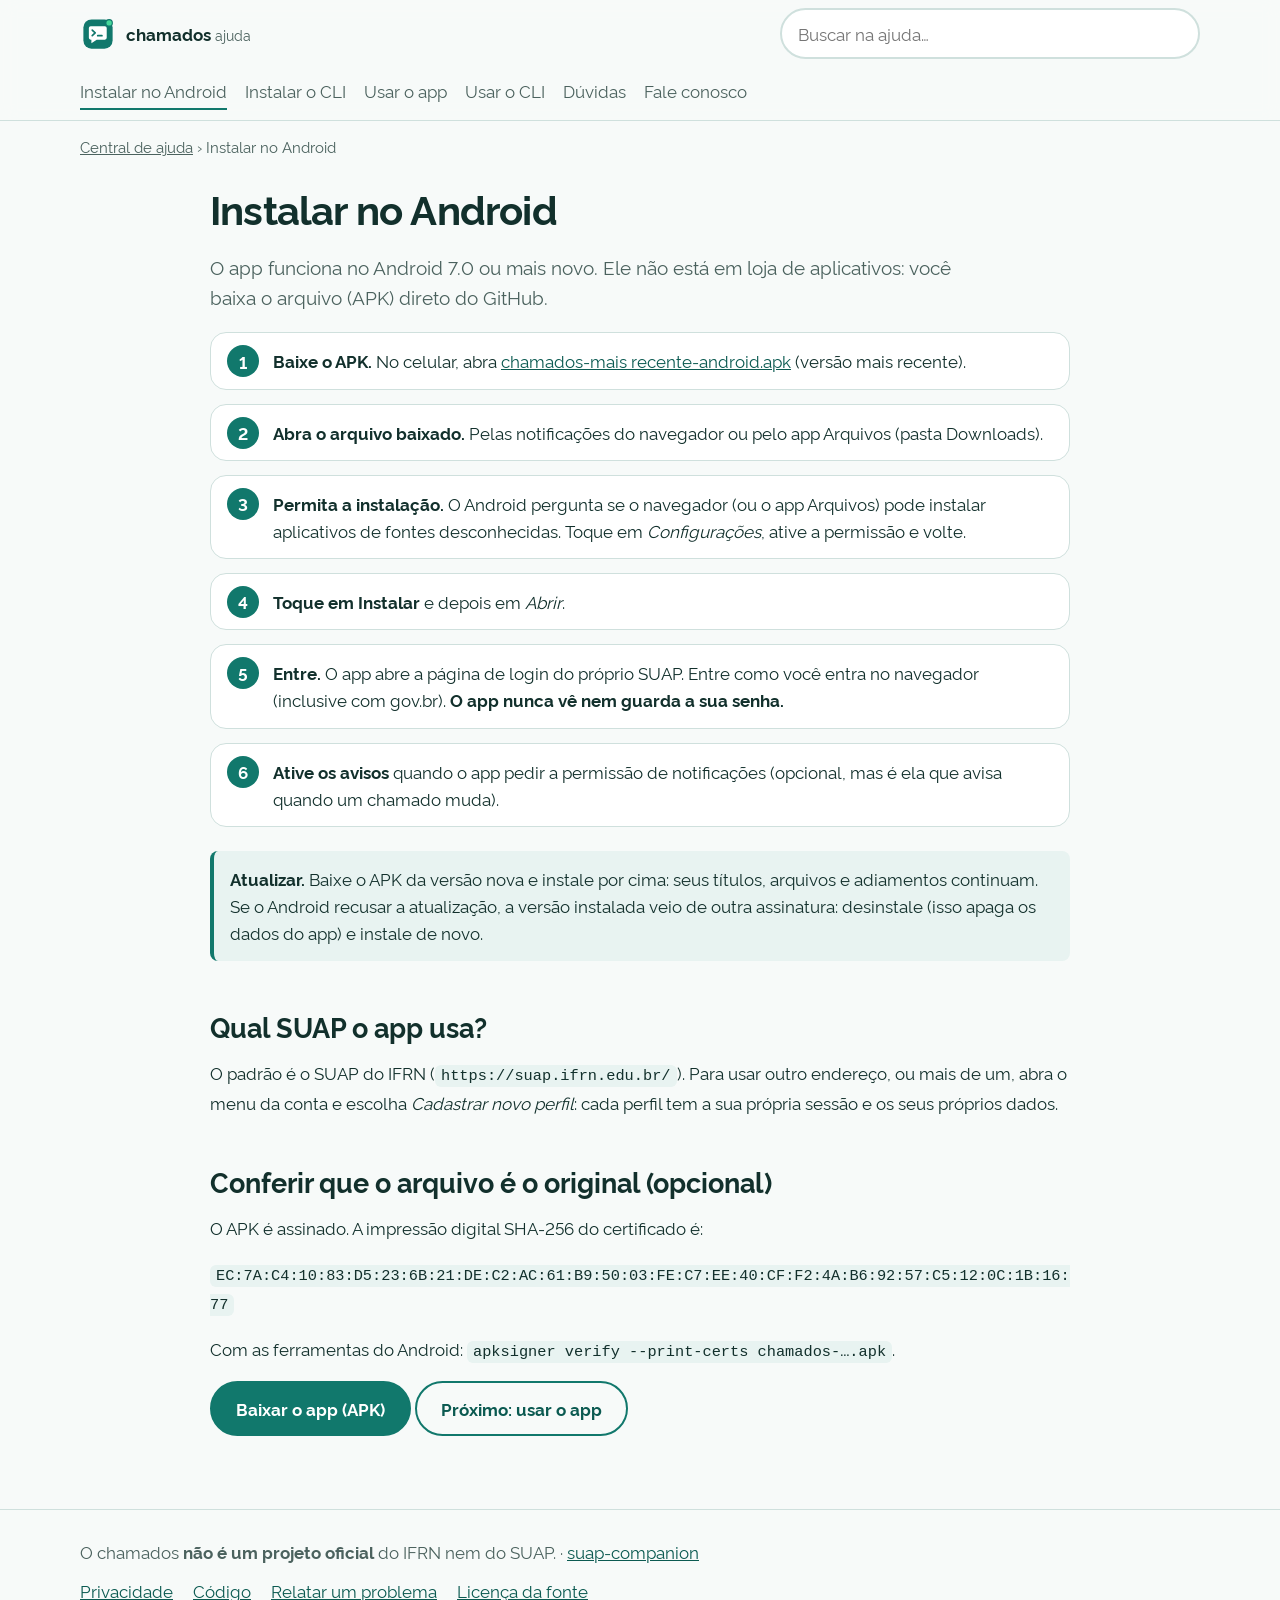
==== site/instalar-android.html @ 79525041 "docs(site): [ADD] Central de ajuda do chamados para o usuário final Motivo: o chamados precisava de " ====
<!doctype html>
<html lang="pt-BR">
<head>
  <meta charset="utf-8">
  <meta name="viewport" content="width=device-width, initial-scale=1">
  <title>Instalar no Android · chamados</title>
  <meta name="description" content="Baixe o app chamados para Android, permita a instalação e entre com a sua conta do SUAP.">
  <meta name="theme-color" content="#11786C">
  <link rel="icon" href="assets/img/icone.svg" type="image/svg+xml">
  <link rel="preload" href="assets/fonts/rawline-400.woff2" as="font" type="font/woff2" crossorigin>
  <link rel="stylesheet" href="assets/style.css">
</head>
<body>
  <a class="skip" href="#conteudo">Ir para o conteúdo</a>
  <header class="top">
    <div class="wrap top-in">
      <a class="brand" href="./" aria-label="chamados, central de ajuda">
        <img src="assets/img/icone.svg" alt="" width="36" height="36"><span>chamados <small>ajuda</small></span>
      </a>
      <form class="search" role="search" onsubmit="return false">
        <label class="sr" for="busca">Buscar na ajuda</label>
        <input id="busca" type="search" placeholder="Buscar na ajuda…" autocomplete="off">
        <ul id="resultados" class="results" hidden></ul>
      </form>
    </div>
    <nav class="wrap menu" aria-label="Principal"><a href="instalar-android.html" aria-current="page">Instalar no Android</a><a href="instalar-cli.html">Instalar o CLI</a><a href="usar-app.html">Usar o app</a><a href="usar-cli.html">Usar o CLI</a><a href="faq.html">Dúvidas</a><a href="suporte.html">Fale conosco</a></nav>
  </header>
  <nav class="crumbs wrap" aria-label="Você está em"><a href="./">Central de ajuda</a> › <span>Instalar no Android</span></nav>
  <main id="conteudo" class="wrap doc">

    <h1>Instalar no Android</h1>
    <p class="lead">O app funciona no Android 7.0 ou mais novo. Ele não está em loja de aplicativos: você baixa o arquivo (APK) direto do GitHub.</p>

    <ol class="steps">
      <li><strong>Baixe o APK.</strong> No celular, abra <a data-asset="android" href="https://github.com/suap-companion/chamados/releases/latest">chamados-<span data-version>…</span>-android.apk</a> (versão mais recente).</li>
      <li><strong>Abra o arquivo baixado.</strong> Pelas notificações do navegador ou pelo app Arquivos (pasta Downloads).</li>
      <li><strong>Permita a instalação.</strong> O Android pergunta se o navegador (ou o app Arquivos) pode instalar aplicativos de fontes desconhecidas. Toque em <em>Configurações</em>, ative a permissão e volte.</li>
      <li><strong>Toque em Instalar</strong> e depois em <em>Abrir</em>.</li>
      <li><strong>Entre.</strong> O app abre a página de login do próprio SUAP. Entre como você entra no navegador (inclusive com gov.br). <strong>O app nunca vê nem guarda a sua senha.</strong></li>
      <li><strong>Ative os avisos</strong> quando o app pedir a permissão de notificações (opcional, mas é ela que avisa quando um chamado muda).</li>
    </ol>

    <div class="callout">
      <strong>Atualizar.</strong> Baixe o APK da versão nova e instale por cima: seus títulos, arquivos e adiamentos continuam. Se o Android recusar a atualização, a versão instalada veio de outra assinatura: desinstale (isso apaga os dados do app) e instale de novo.
    </div>

    <h2>Qual SUAP o app usa?</h2>
    <p>O padrão é o SUAP do IFRN (<code>https://suap.ifrn.edu.br/</code>). Para usar outro endereço, ou mais de um, abra o menu da conta e escolha <em>Cadastrar novo perfil</em>: cada perfil tem a sua própria sessão e os seus próprios dados.</p>

    <h2>Conferir que o arquivo é o original (opcional)</h2>
    <p>O APK é assinado. A impressão digital SHA-256 do certificado é:</p>
    <p><code class="wrapcode">EC:7A:C4:10:83:D5:23:6B:21:DE:C2:AC:61:B9:50:03:FE:C7:EE:40:CF:F2:4A:B6:92:57:C5:12:0C:1B:16:77</code></p>
    <p>Com as ferramentas do Android: <code>apksigner verify --print-certs chamados-….apk</code>.</p>

    <p><a class="btn" data-asset="android" href="https://github.com/suap-companion/chamados/releases/latest">Baixar o app (APK)</a> <a class="btn ghost" href="usar-app.html">Próximo: usar o app</a></p>

  </main>
  <footer class="foot">
    <div class="wrap foot-in">
      <p>O chamados <strong>não é um projeto oficial</strong> do IFRN nem do SUAP. · <a href="https://suap-companion.github.io/">suap-companion</a></p>
      <nav aria-label="Rodapé">
        <a href="privacidade.html">Privacidade</a>
        <a href="https://github.com/suap-companion/chamados">Código</a>
        <a href="https://github.com/suap-companion/chamados/issues">Relatar um problema</a>
        <a href="assets/fonts/Rawline-OFL.txt">Licença da fonte</a>
      </nav>
    </div>
  </footer>
  <script src="assets/site.js" defer></script>
</body>
</html>
---- site/assets/style.css ----
/* suap-companion: tokens, claro e escuro. Fonte Rawline (SIL OFL 1.1, assets/fonts/Rawline-OFL.txt). */
@font-face { font-family: "Rawline"; font-weight: 400; font-style: normal; font-display: swap; src: url("fonts/rawline-400.woff2") format("woff2"); }
@font-face { font-family: "Rawline"; font-weight: 600; font-style: normal; font-display: swap; src: url("fonts/rawline-600.woff2") format("woff2"); }
@font-face { font-family: "Rawline"; font-weight: 700; font-style: normal; font-display: swap; src: url("fonts/rawline-700.woff2") format("woff2"); }

:root {
  --brand: #11786c;
  --brand-strong: #0b5a51;
  --mint: #46d89b;
  --bg: #f7faf9;
  --surface: #ffffff;
  --band: #e8f3f1;
  --text: #12302c;
  --muted: #4b625e;
  --line: #cfe0dd;
  --on-brand: #ffffff;
  --code-bg: #0d2623;
  --code-text: #d8f3ec;
  --radius: 16px;
  --shadow: 0 8px 24px rgba(17, 120, 108, .14);
}
@media (prefers-color-scheme: dark) {
  :root:not([data-theme="light"]) {
    --brand: #46d89b;
    --brand-strong: #7be8bc;
    --bg: #0b1a18;
    --surface: #122624;
    --band: #0f2220;
    --text: #e6f4f1;
    --muted: #a3bcb7;
    --line: #234440;
    --on-brand: #06231e;
    --code-bg: #07130f;
    --shadow: 0 8px 24px rgba(0, 0, 0, .45);
  }
}

* { box-sizing: border-box; }
html { scroll-behavior: smooth; }
body {
  margin: 0;
  background: var(--bg);
  color: var(--text);
  font: 400 1.0625rem/1.6 "Rawline", system-ui, -apple-system, "Segoe UI", Roboto, sans-serif;
}
.wrap { width: min(1120px, 100% - 32px); margin-inline: auto; }
.narrow { max-width: 760px; }
h1, h2, h3 { line-height: 1.2; margin: 0 0 .5em; font-weight: 700; }
h1 { font-size: clamp(2rem, 5.5vw, 3.4rem); letter-spacing: -.02em; }
h1 span { color: var(--brand); }
h2 { font-size: clamp(1.5rem, 3.5vw, 2.1rem); }
h3 { font-size: 1.25rem; }
a { color: var(--brand-strong); }
a:focus-visible, .btn:focus-visible, .dl:focus-visible { outline: 3px solid var(--mint); outline-offset: 3px; }
.skip { position: absolute; left: -999px; }
.skip:focus { left: 8px; top: 8px; background: var(--surface); padding: 8px 12px; z-index: 10; }
section { padding-block: 56px; }

/* topo */
.top { position: sticky; top: 0; z-index: 5; background: color-mix(in srgb, var(--bg) 88%, transparent); backdrop-filter: blur(8px); border-bottom: 1px solid var(--line); }
.top-in { display: flex; align-items: center; justify-content: space-between; gap: 16px; min-height: 60px; }
.brand { display: inline-flex; align-items: center; gap: 10px; font-weight: 700; color: var(--text); text-decoration: none; }
.top nav { display: flex; align-items: center; gap: 18px; }
.top nav a:not(.btn) { color: var(--muted); text-decoration: none; }
.top nav a:not(.btn):hover { color: var(--brand-strong); }
@media (max-width: 640px) { .top nav a:not(.btn) { display: none; } }

/* botões */
.btn { display: inline-block; background: var(--brand); color: var(--on-brand); font-weight: 700; text-decoration: none; padding: 12px 24px; border-radius: 999px; border: 2px solid var(--brand); }
.btn:hover { background: var(--brand-strong); border-color: var(--brand-strong); }
.btn.ghost { background: transparent; color: var(--brand-strong); }
.btn.ghost:hover { background: var(--band); }
.btn.small { padding: 6px 16px; }
.cta { display: flex; flex-wrap: wrap; gap: 12px; margin: 24px 0 8px; }

/* herói */
.hero { background: radial-gradient(900px 420px at 85% 0%, color-mix(in srgb, var(--mint) 26%, transparent), transparent 70%), var(--bg); padding-block: 48px 40px; }
.hero-in { display: grid; gap: 32px; align-items: center; grid-template-columns: 1.1fr .9fr; }
@media (max-width: 860px) { .hero-in { grid-template-columns: minmax(0, 1fr); } }
.eyebrow { color: var(--brand-strong); font-weight: 600; text-transform: uppercase; letter-spacing: .06em; font-size: .85rem; margin: 0 0 8px; }
.lead { font-size: 1.2rem; color: var(--muted); max-width: 40ch; }
.lead strong { color: var(--text); }
.note { color: var(--muted); font-size: .95rem; margin: 8px 0 0; }
.hero-shots { display: flex; justify-content: center; gap: 16px; }
.phone { margin: 0; border: 6px solid #10201e; border-radius: 28px; overflow: hidden; background: #10201e; box-shadow: var(--shadow); line-height: 0; }
.phone img { width: 100%; height: auto; display: block; }
.hero-shots .phone { width: min(46%, 240px); }
.hero-shots .p2 { margin-top: 36px; }

/* seções */
.sub { color: var(--muted); max-width: 60ch; margin: 0 0 28px; }
.duo { display: grid; grid-template-columns: repeat(2, minmax(0, 1fr)); gap: 24px; }
@media (max-width: 900px) { .duo { grid-template-columns: minmax(0, 1fr); } }
.card { min-width: 0; background: var(--surface); border: 1px solid var(--line); border-radius: var(--radius); padding: 28px; box-shadow: var(--shadow); display: flex; flex-direction: column; }
.card .cta { margin-top: auto; padding-top: 16px; }
.tag { display: inline-block; align-self: flex-start; background: var(--band); color: var(--brand-strong); font-weight: 700; font-size: .85rem; padding: 4px 12px; border-radius: 999px; margin: 0 0 12px; }
.ticks { list-style: none; padding: 0; margin: 12px 0 20px; display: grid; gap: 10px; }
.ticks li { position: relative; padding-left: 28px; }
.ticks li::before { content: ""; position: absolute; left: 4px; top: .45em; width: 8px; height: 14px; border: solid var(--brand); border-width: 0 3px 3px 0; transform: rotate(40deg); }
.shots { display: grid; grid-template-columns: repeat(3, 1fr); gap: 10px; margin: 4px 0 8px; }
.shots .phone { border-width: 4px; border-radius: 18px; }
code { font-family: ui-monospace, "Cascadia Code", Consolas, monospace; font-size: .9em; background: var(--band); padding: 2px 6px; border-radius: 6px; }
.term { background: var(--code-bg); color: var(--code-text); border-radius: 12px; padding: 16px 18px; font: 400 .92rem/1.7 ui-monospace, "Cascadia Code", Consolas, monospace; overflow-x: auto; margin: 4px 0 8px; }
.term .c { color: #7fb7ab; }

.band { background: var(--band); }
.grid { display: grid; gap: 20px; grid-template-columns: repeat(3, 1fr); margin-top: 24px; }
@media (max-width: 900px) { .grid { grid-template-columns: repeat(2, 1fr); } }
@media (max-width: 560px) { .grid { grid-template-columns: 1fr; } }
.grid article { background: var(--surface); border: 1px solid var(--line); border-radius: var(--radius); padding: 22px; }
.grid h3 { font-size: 1.1rem; }
.grid p { margin: 0; color: var(--muted); }

.downloads { display: grid; gap: 14px; grid-template-columns: repeat(4, 1fr); margin: 20px 0; }
@media (max-width: 860px) { .downloads { grid-template-columns: repeat(2, 1fr); } }
.dl { display: flex; flex-direction: column; gap: 2px; background: var(--surface); border: 2px solid var(--line); border-radius: var(--radius); padding: 18px; text-decoration: none; color: var(--text); }
.dl:hover { border-color: var(--brand); }
.dl-t { font-weight: 700; font-size: 1.15rem; }
.dl-s { color: var(--muted); font-size: .95rem; }

.foot { border-top: 1px solid var(--line); padding-block: 28px; color: var(--muted); }
.foot-in { display: flex; flex-wrap: wrap; justify-content: space-between; gap: 12px 24px; }
.foot p { margin: 0; }
.foot nav { display: flex; flex-wrap: wrap; gap: 8px 20px; }

@media (prefers-reduced-motion: reduce) { html { scroll-behavior: auto; } }

/* ---- central de ajuda ---- */
.sr { position: absolute; width: 1px; height: 1px; overflow: hidden; clip: rect(0 0 0 0); }
.brand small { color: var(--muted); font-weight: 400; }
.top-in { flex-wrap: wrap; padding-block: 8px; }
.search { position: relative; flex: 1 1 260px; max-width: 420px; }
.search input { width: 100%; font: inherit; padding: 10px 16px; border-radius: 999px; border: 2px solid var(--line); background: var(--surface); color: var(--text); }
.search input:focus-visible { outline: 3px solid var(--mint); border-color: var(--brand); }
.results { position: absolute; left: 0; right: 0; top: calc(100% + 6px); z-index: 20; list-style: none; margin: 0; padding: 6px; background: var(--surface); border: 1px solid var(--line); border-radius: 12px; box-shadow: var(--shadow); }
.results li { padding: 8px 12px; }
.results a { display: block; text-decoration: none; }
.results li:hover { background: var(--band); border-radius: 8px; }
.menu { display: flex; flex-wrap: wrap; gap: 4px 18px; padding-block: 6px 10px; }
.menu a { color: var(--muted); text-decoration: none; padding: 4px 0; border-bottom: 2px solid transparent; }
.menu a:hover, .menu a[aria-current="page"] { color: var(--brand-strong); border-bottom-color: var(--brand); }
.crumbs { padding-block: 14px 0; color: var(--muted); font-size: .95rem; }
.crumbs a { color: var(--muted); }
.doc { padding-block: 24px 56px; max-width: 860px; }
.doc h1 { font-size: clamp(1.8rem, 4vw, 2.5rem); }
.doc h2 { margin-top: 1.8em; font-size: clamp(1.3rem, 3vw, 1.7rem); }
.doc .lead { color: var(--muted); max-width: 60ch; }
.hero-help { padding-block: 24px 8px; }
.steps { list-style: none; counter-reset: s; padding: 0; margin: 16px 0 24px; display: grid; gap: 14px; }
.steps li { counter-increment: s; position: relative; padding: 14px 16px 14px 62px; background: var(--surface); border: 1px solid var(--line); border-radius: var(--radius); }
.steps li::before { content: counter(s); position: absolute; left: 16px; top: 12px; width: 32px; height: 32px; border-radius: 50%; background: var(--brand); color: var(--on-brand); font-weight: 700; display: grid; place-items: center; }
.callout { background: var(--band); border-left: 4px solid var(--brand); border-radius: 8px; padding: 14px 16px; margin: 20px 0; }
.cards { display: grid; gap: 16px; grid-template-columns: repeat(2, minmax(0, 1fr)); }
@media (max-width: 640px) { .cards { grid-template-columns: minmax(0, 1fr); } }
.tile { display: block; text-decoration: none; color: var(--text); background: var(--surface); border: 1px solid var(--line); border-radius: var(--radius); padding: 20px; }
.tile:hover { border-color: var(--brand); box-shadow: var(--shadow); }
.tile h3 { margin: 0 0 6px; color: var(--brand-strong); }
.tile p { margin: 0; color: var(--muted); }
.toc { columns: 2; padding-left: 20px; }
@media (max-width: 640px) { .toc { columns: 1; } }
.with-shot { display: grid; grid-template-columns: minmax(0, 1fr) 220px; gap: 24px; align-items: start; }
@media (max-width: 640px) { .with-shot { grid-template-columns: minmax(0, 1fr); } .with-shot .phone { max-width: 240px; } }
.doc .downloads { grid-template-columns: repeat(4, 1fr); }
@media (max-width: 760px) { .doc .downloads { grid-template-columns: repeat(2, 1fr); } }
.wrapcode { overflow-wrap: anywhere; }
details { background: var(--surface); border: 1px solid var(--line); border-radius: 12px; padding: 4px 16px; margin: 10px 0; }
summary { cursor: pointer; font-weight: 600; padding: 10px 0; }
summary:focus-visible { outline: 3px solid var(--mint); outline-offset: 2px; }
details[open] summary { border-bottom: 1px solid var(--line); margin-bottom: 8px; }
.releases { list-style: none; padding: 0; display: grid; gap: 12px; }
.releases li { background: var(--surface); border: 1px solid var(--line); border-radius: 12px; padding: 12px 16px; }
.releases p { margin: 4px 0 0; color: var(--muted); }
.doc pre.term { margin: 12px 0 16px; }
.doc section { padding-block: 12px; }
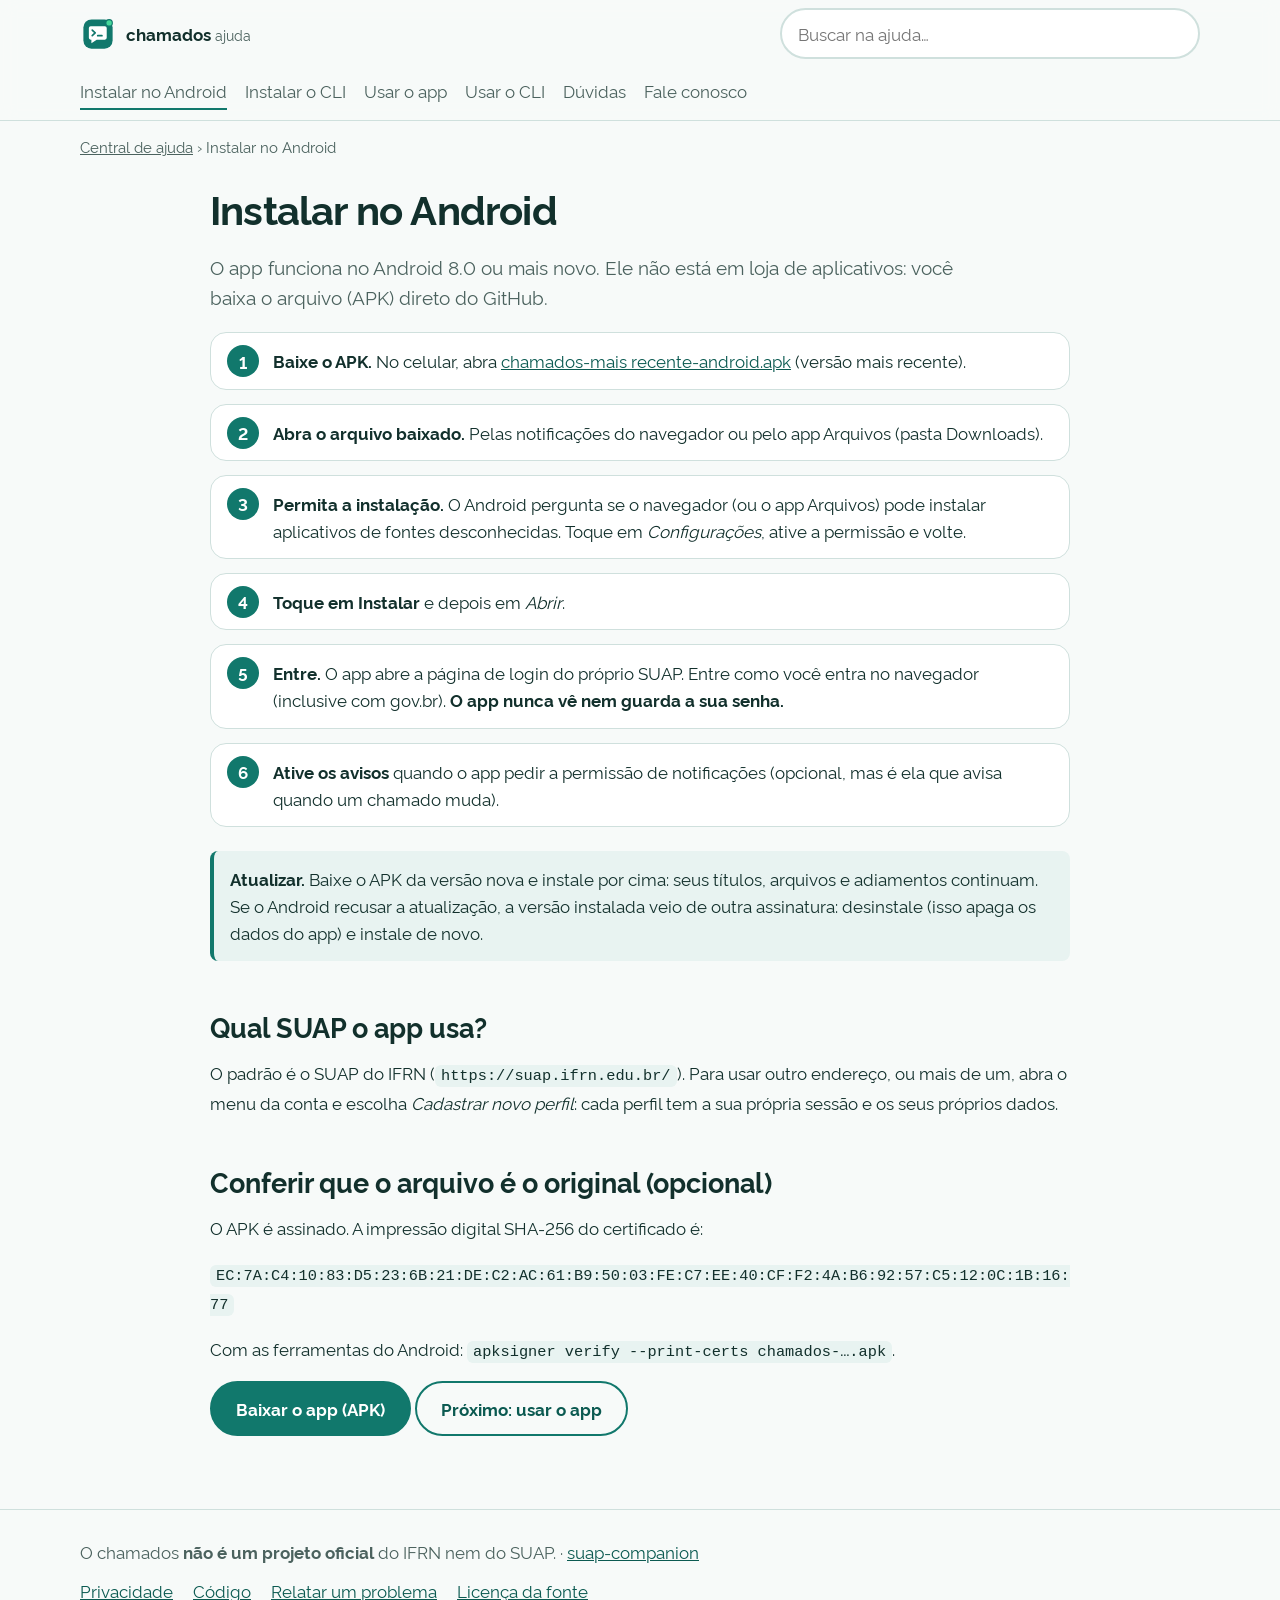
==== commit a39b8e06: "docs: [ADD] Assistente de IA, AGENTS.md e central de ajuda atualizados Motivo: documentar o assisten" ====
--- a/site/instalar-android.html
+++ b/site/instalar-android.html
@@ -29,7 +29,7 @@
   <main id="conteudo" class="wrap doc">
 
     <h1>Instalar no Android</h1>
-    <p class="lead">O app funciona no Android 7.0 ou mais novo. Ele não está em loja de aplicativos: você baixa o arquivo (APK) direto do GitHub.</p>
+    <p class="lead">O app funciona no Android 8.0 ou mais novo. Ele não está em loja de aplicativos: você baixa o arquivo (APK) direto do GitHub.</p>
 
     <ol class="steps">
       <li><strong>Baixe o APK.</strong> No celular, abra <a data-asset="android" href="https://github.com/suap-companion/chamados/releases/latest">chamados-<span data-version>…</span>-android.apk</a> (versão mais recente).</li>
